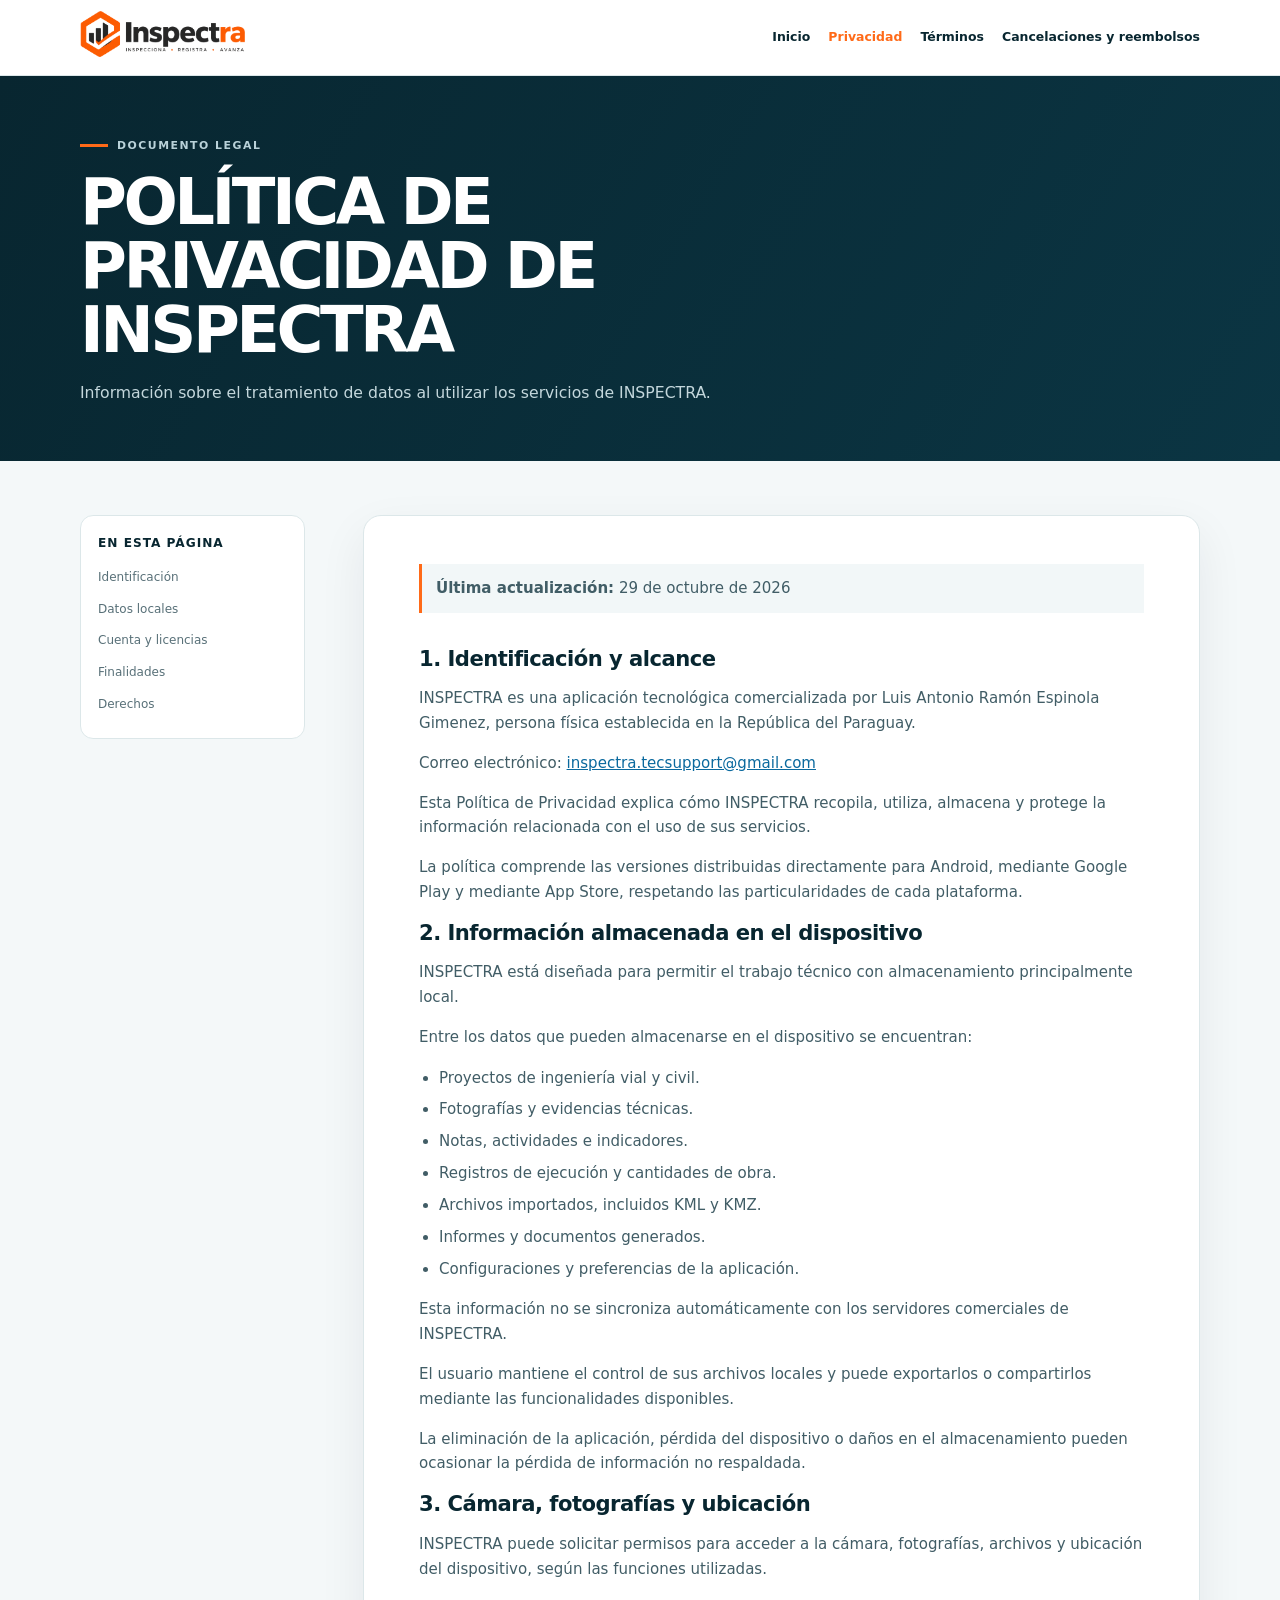
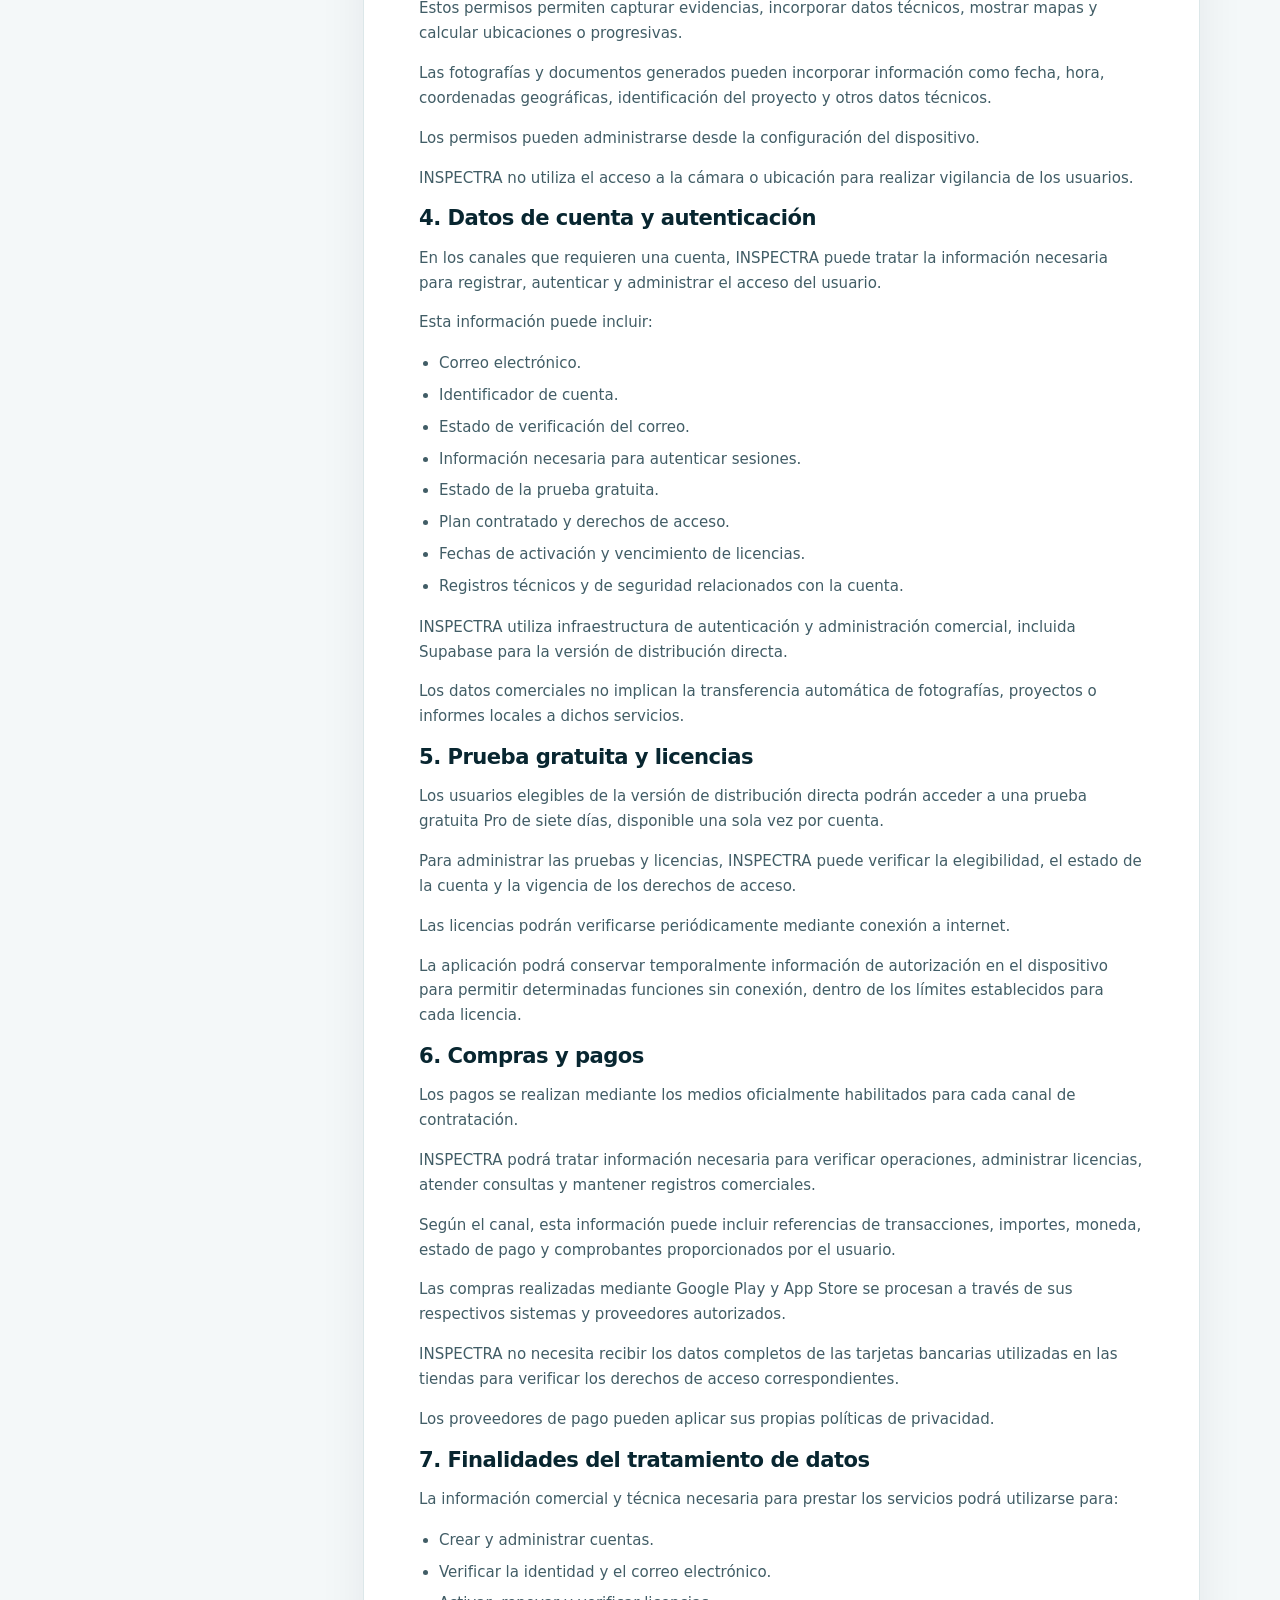
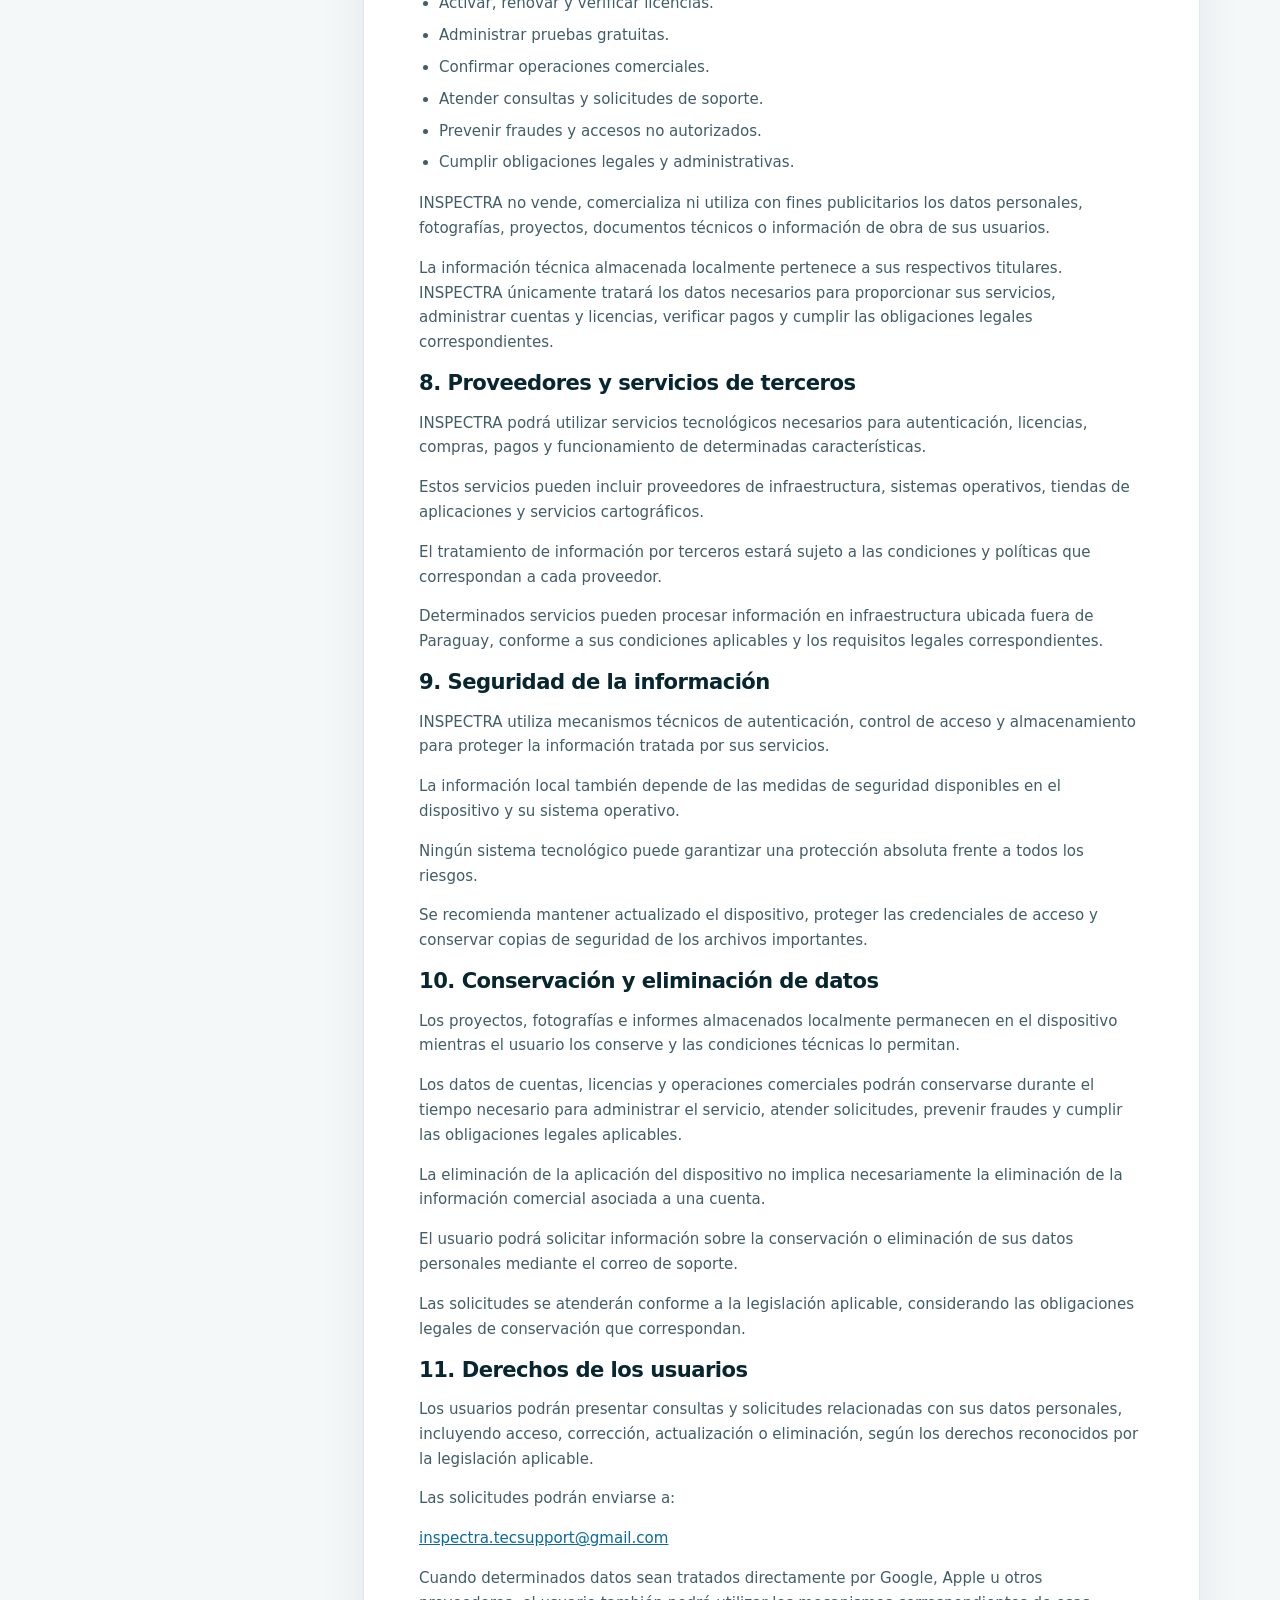
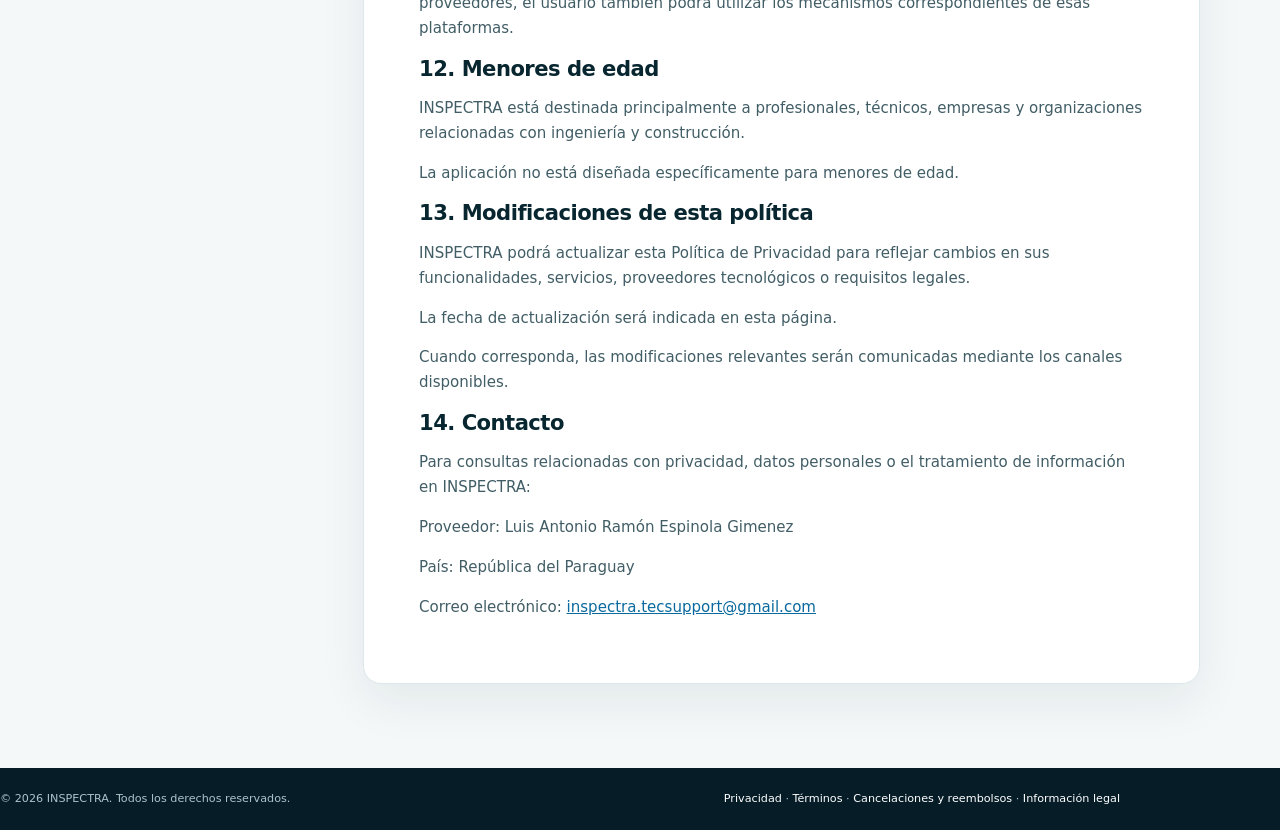
==== site/privacidad.html @ 12c2682b "Publish approved INSPECTRA premium website" ====
<!doctype html>
<html lang="es">
<head>
<meta charset="utf-8">
<meta name="viewport" content="width=device-width,initial-scale=1">
<meta name="description" content="Política de privacidad de INSPECTRA.">
<meta name="theme-color" content="#082630">
<title>Política de privacidad | INSPECTRA</title>
<link rel="stylesheet" href="legal.css">
</head>
<body>
<a class="skip-link" href="#contenido">Saltar al contenido</a>
<header class="legal-header">
<div class="legal-nav">
<a class="brand" href="index.html" aria-label="INSPECTRA, inicio">
<img src="assets/inspectra-logo-horizontal.png" width="2083" height="659" alt="INSPECTRA">
</a>
<nav aria-label="Navegación legal">
<a href="index.html">Inicio</a>
<a href="privacidad.html" aria-current="page">Privacidad</a>
<a href="terminos.html">Términos</a>
<a href="reembolsos.html">Cancelaciones y reembolsos</a>
</nav>
</div>
</header>
<main id="contenido">
<section class="legal-hero">
<div class="legal-hero-inner">
<p class="eyebrow">
<span>
</span> Documento legal</p>
<h1>POLÍTICA DE PRIVACIDAD DE INSPECTRA</h1>
<p>Información sobre el tratamiento de datos al utilizar los servicios de INSPECTRA.</p>
</div>
</section>
<div class="legal-layout">
<aside class="legal-toc" aria-label="Índice">
<strong>En esta página</strong>
<a href="#identificacion">Identificación</a>
<a href="#datos-locales">Datos locales</a>
<a href="#cuenta">Cuenta y licencias</a>
<a href="#finalidades">Finalidades</a>
<a href="#derechos">Derechos</a>
</aside>
<article class="legal-article">
<p class="document-meta"><strong>Última actualización:</strong> 29 de octubre de 2026</p>
<section id="identificacion"><h2>1. Identificación y alcance</h2><p>INSPECTRA es una aplicación tecnológica comercializada por Luis Antonio Ramón Espinola Gimenez, persona física establecida en la República del Paraguay.</p><p>Correo electrónico: <a href="mailto:inspectra.tecsupport@gmail.com">inspectra.tecsupport@gmail.com</a></p><p>Esta Política de Privacidad explica cómo INSPECTRA recopila, utiliza, almacena y protege la información relacionada con el uso de sus servicios.</p><p>La política comprende las versiones distribuidas directamente para Android, mediante Google Play y mediante App Store, respetando las particularidades de cada plataforma.</p></section>
<section id="datos-locales"><h2>2. Información almacenada en el dispositivo</h2><p>INSPECTRA está diseñada para permitir el trabajo técnico con almacenamiento principalmente local.</p><p>Entre los datos que pueden almacenarse en el dispositivo se encuentran:</p><ul><li>Proyectos de ingeniería vial y civil.</li><li>Fotografías y evidencias técnicas.</li><li>Notas, actividades e indicadores.</li><li>Registros de ejecución y cantidades de obra.</li><li>Archivos importados, incluidos KML y KMZ.</li><li>Informes y documentos generados.</li><li>Configuraciones y preferencias de la aplicación.</li></ul><p>Esta información no se sincroniza automáticamente con los servidores comerciales de INSPECTRA.</p><p>El usuario mantiene el control de sus archivos locales y puede exportarlos o compartirlos mediante las funcionalidades disponibles.</p><p>La eliminación de la aplicación, pérdida del dispositivo o daños en el almacenamiento pueden ocasionar la pérdida de información no respaldada.</p></section>
<section><h2>3. Cámara, fotografías y ubicación</h2><p>INSPECTRA puede solicitar permisos para acceder a la cámara, fotografías, archivos y ubicación del dispositivo, según las funciones utilizadas.</p><p>Estos permisos permiten capturar evidencias, incorporar datos técnicos, mostrar mapas y calcular ubicaciones o progresivas.</p><p>Las fotografías y documentos generados pueden incorporar información como fecha, hora, coordenadas geográficas, identificación del proyecto y otros datos técnicos.</p><p>Los permisos pueden administrarse desde la configuración del dispositivo.</p><p>INSPECTRA no utiliza el acceso a la cámara o ubicación para realizar vigilancia de los usuarios.</p></section>
<section id="cuenta"><h2>4. Datos de cuenta y autenticación</h2><p>En los canales que requieren una cuenta, INSPECTRA puede tratar la información necesaria para registrar, autenticar y administrar el acceso del usuario.</p><p>Esta información puede incluir:</p><ul><li>Correo electrónico.</li><li>Identificador de cuenta.</li><li>Estado de verificación del correo.</li><li>Información necesaria para autenticar sesiones.</li><li>Estado de la prueba gratuita.</li><li>Plan contratado y derechos de acceso.</li><li>Fechas de activación y vencimiento de licencias.</li><li>Registros técnicos y de seguridad relacionados con la cuenta.</li></ul><p>INSPECTRA utiliza infraestructura de autenticación y administración comercial, incluida Supabase para la versión de distribución directa.</p><p>Los datos comerciales no implican la transferencia automática de fotografías, proyectos o informes locales a dichos servicios.</p></section>
<section><h2>5. Prueba gratuita y licencias</h2><p>Los usuarios elegibles de la versión de distribución directa podrán acceder a una prueba gratuita Pro de siete días, disponible una sola vez por cuenta.</p><p>Para administrar las pruebas y licencias, INSPECTRA puede verificar la elegibilidad, el estado de la cuenta y la vigencia de los derechos de acceso.</p><p>Las licencias podrán verificarse periódicamente mediante conexión a internet.</p><p>La aplicación podrá conservar temporalmente información de autorización en el dispositivo para permitir determinadas funciones sin conexión, dentro de los límites establecidos para cada licencia.</p></section>
<section><h2>6. Compras y pagos</h2><p>Los pagos se realizan mediante los medios oficialmente habilitados para cada canal de contratación.</p><p>INSPECTRA podrá tratar información necesaria para verificar operaciones, administrar licencias, atender consultas y mantener registros comerciales.</p><p>Según el canal, esta información puede incluir referencias de transacciones, importes, moneda, estado de pago y comprobantes proporcionados por el usuario.</p><p>Las compras realizadas mediante Google Play y App Store se procesan a través de sus respectivos sistemas y proveedores autorizados.</p><p>INSPECTRA no necesita recibir los datos completos de las tarjetas bancarias utilizadas en las tiendas para verificar los derechos de acceso correspondientes.</p><p>Los proveedores de pago pueden aplicar sus propias políticas de privacidad.</p></section>
<section id="finalidades"><h2>7. Finalidades del tratamiento de datos</h2><p>La información comercial y técnica necesaria para prestar los servicios podrá utilizarse para:</p><ul><li>Crear y administrar cuentas.</li><li>Verificar la identidad y el correo electrónico.</li><li>Activar, renovar y verificar licencias.</li><li>Administrar pruebas gratuitas.</li><li>Confirmar operaciones comerciales.</li><li>Atender consultas y solicitudes de soporte.</li><li>Prevenir fraudes y accesos no autorizados.</li><li>Cumplir obligaciones legales y administrativas.</li></ul><p>INSPECTRA no vende, comercializa ni utiliza con fines publicitarios los datos personales, fotografías, proyectos, documentos técnicos o información de obra de sus usuarios.</p><p>La información técnica almacenada localmente pertenece a sus respectivos titulares. INSPECTRA únicamente tratará los datos necesarios para proporcionar sus servicios, administrar cuentas y licencias, verificar pagos y cumplir las obligaciones legales correspondientes.</p></section>
<section><h2>8. Proveedores y servicios de terceros</h2><p>INSPECTRA podrá utilizar servicios tecnológicos necesarios para autenticación, licencias, compras, pagos y funcionamiento de determinadas características.</p><p>Estos servicios pueden incluir proveedores de infraestructura, sistemas operativos, tiendas de aplicaciones y servicios cartográficos.</p><p>El tratamiento de información por terceros estará sujeto a las condiciones y políticas que correspondan a cada proveedor.</p><p>Determinados servicios pueden procesar información en infraestructura ubicada fuera de Paraguay, conforme a sus condiciones aplicables y los requisitos legales correspondientes.</p></section>
<section><h2>9. Seguridad de la información</h2><p>INSPECTRA utiliza mecanismos técnicos de autenticación, control de acceso y almacenamiento para proteger la información tratada por sus servicios.</p><p>La información local también depende de las medidas de seguridad disponibles en el dispositivo y su sistema operativo.</p><p>Ningún sistema tecnológico puede garantizar una protección absoluta frente a todos los riesgos.</p><p>Se recomienda mantener actualizado el dispositivo, proteger las credenciales de acceso y conservar copias de seguridad de los archivos importantes.</p></section>
<section><h2>10. Conservación y eliminación de datos</h2><p>Los proyectos, fotografías e informes almacenados localmente permanecen en el dispositivo mientras el usuario los conserve y las condiciones técnicas lo permitan.</p><p>Los datos de cuentas, licencias y operaciones comerciales podrán conservarse durante el tiempo necesario para administrar el servicio, atender solicitudes, prevenir fraudes y cumplir las obligaciones legales aplicables.</p><p>La eliminación de la aplicación del dispositivo no implica necesariamente la eliminación de la información comercial asociada a una cuenta.</p><p>El usuario podrá solicitar información sobre la conservación o eliminación de sus datos personales mediante el correo de soporte.</p><p>Las solicitudes se atenderán conforme a la legislación aplicable, considerando las obligaciones legales de conservación que correspondan.</p></section>
<section id="derechos"><h2>11. Derechos de los usuarios</h2><p>Los usuarios podrán presentar consultas y solicitudes relacionadas con sus datos personales, incluyendo acceso, corrección, actualización o eliminación, según los derechos reconocidos por la legislación aplicable.</p><p>Las solicitudes podrán enviarse a:</p><p><a href="mailto:inspectra.tecsupport@gmail.com">inspectra.tecsupport@gmail.com</a></p><p>Cuando determinados datos sean tratados directamente por Google, Apple u otros proveedores, el usuario también podrá utilizar los mecanismos correspondientes de esas plataformas.</p></section>
<section><h2>12. Menores de edad</h2><p>INSPECTRA está destinada principalmente a profesionales, técnicos, empresas y organizaciones relacionadas con ingeniería y construcción.</p><p>La aplicación no está diseñada específicamente para menores de edad.</p></section>
<section><h2>13. Modificaciones de esta política</h2><p>INSPECTRA podrá actualizar esta Política de Privacidad para reflejar cambios en sus funcionalidades, servicios, proveedores tecnológicos o requisitos legales.</p><p>La fecha de actualización será indicada en esta página.</p><p>Cuando corresponda, las modificaciones relevantes serán comunicadas mediante los canales disponibles.</p></section>
<section><h2>14. Contacto</h2><p>Para consultas relacionadas con privacidad, datos personales o el tratamiento de información en INSPECTRA:</p><p>Proveedor: Luis Antonio Ramón Espinola Gimenez</p><p>País: República del Paraguay</p><p>Correo electrónico: <a href="mailto:inspectra.tecsupport@gmail.com">inspectra.tecsupport@gmail.com</a></p></section>
</article>
</div>
</main>
<footer class="legal-footer">
<div class="legal-footer-inner">
<span>© 2026 INSPECTRA. Todos los derechos reservados.</span>
<span>
<a href="privacidad.html">Privacidad</a> · <a href="terminos.html">Términos</a> · <a href="reembolsos.html">Cancelaciones y reembolsos</a> · <a href="informacion-legal.html">Información legal</a>
</span>
</div>
</footer>
</body>
</html>
---- site/legal.css ----
:root{--ink:#082630;--muted:#5e727a;--orange:#ff6a18;--paper:#fff;--mist:#f4f8f9;--line:#d9e4e7;--night:#061d28}*{box-sizing:border-box}html{scroll-behavior:smooth}body{margin:0;background:var(--mist);color:var(--ink);font:400 16px/1.65 Inter,ui-sans-serif,system-ui,-apple-system,BlinkMacSystemFont,"Segoe UI",sans-serif}.skip-link{position:fixed;z-index:10;top:-50px;left:16px;padding:9px 13px;border-radius:8px;background:var(--orange);color:#fff;text-decoration:none}.skip-link:focus{top:16px}a{color:#0a699e}a:focus-visible{outline:3px solid #43a7e6;outline-offset:3px}.legal-header{background:#fff;border-bottom:1px solid #dce7e9}.legal-nav{width:min(1120px,calc(100% - 40px));min-height:75px;margin:auto;display:flex;align-items:center;gap:28px}.brand img{display:block;width:165px;height:auto}.legal-nav nav{display:flex;flex-wrap:wrap;gap:18px;margin-left:auto}.legal-nav nav a{color:var(--ink);font-size:.78rem;font-weight:750;text-decoration:none}.legal-nav nav a[aria-current="page"]{color:var(--orange)}.legal-hero{background:linear-gradient(120deg,#082630,#0b3543);color:#fff}.legal-hero-inner{width:min(1120px,calc(100% - 40px));margin:auto;padding:61px 0 55px}.eyebrow{display:flex;align-items:center;gap:9px;margin:0 0 15px;color:#b9d2d9;font-size:.68rem;font-weight:850;letter-spacing:.14em;text-transform:uppercase}.eyebrow span{width:28px;height:3px;background:var(--orange)}h1{max-width:750px;margin:0;font-size:clamp(2.45rem,5vw,4.8rem);letter-spacing:-.055em;line-height:1}.legal-hero p:last-child{max-width:680px;margin:18px 0 0;color:#c4d7dc;font-size:.98rem}.legal-layout{width:min(1120px,calc(100% - 40px));display:grid;grid-template-columns:225px minmax(0,1fr);gap:58px;margin:0 auto;padding:54px 0 84px}.legal-toc{position:sticky;top:24px;align-self:start;padding:17px;border:1px solid #dce7e9;border-radius:13px;background:#fff}.legal-toc strong{display:block;margin:0 0 9px;font-size:.76rem;letter-spacing:.08em;text-transform:uppercase}.legal-toc a{display:block;padding:6px 0;color:#587078;font-size:.75rem;text-decoration:none}.legal-toc a:hover{color:var(--orange)}.legal-article{padding:48px 55px;border:1px solid #dce7e9;border-radius:18px;background:#fff;box-shadow:0 18px 48px rgba(5,31,42,.07)}.document-meta{margin:0 0 33px;padding:12px 14px;border-left:3px solid var(--orange);background:#f2f7f8;color:#526b74;font-size:.8rem}.legal-article section{scroll-margin-top:30px}.legal-article h2{margin:42px 0 12px;font-size:1.32rem;letter-spacing:-.025em;line-height:1.2}.legal-article h2:first-of-type{margin-top:0}.legal-article h3{margin:21px 0 5px;font-size:1rem}.legal-article p,.legal-article li{color:#415d66;font-size:.94rem}.legal-article ul{padding-left:20px}.legal-article li+li{margin-top:7px}.legal-note{padding:15px 17px;border-radius:11px;background:#f2f7f8;color:#45616a;font-size:.86rem}.legal-note strong{color:var(--ink)}.legal-footer{background:var(--night);color:#c4d5da}.legal-footer-inner{width:min(1120px,calc(100% - 40px));display:flex;justify-content:space-between;gap:20px;padding:22px 0;color:#aec3ca;font-size:.7rem}.legal-footer a{color:#fff;text-decoration:none}.legal-footer a:hover{text-decoration:underline}@media(max-width:760px){.legal-nav{min-height:69px;gap:18px}.brand img{width:145px}.legal-nav nav{gap:11px}.legal-nav nav a{font-size:.7rem}.legal-hero-inner{padding:45px 0}.legal-layout{grid-template-columns:1fr;gap:17px;padding:28px 0 54px}.legal-toc{position:static;display:none}.legal-article{padding:30px 22px;border-radius:14px}.legal-article h2{margin-top:33px}.legal-footer-inner{flex-direction:column}.legal-article p,.legal-article li{font-size:.9rem}}@media(prefers-reduced-motion:reduce){html{scroll-behavior:auto}}
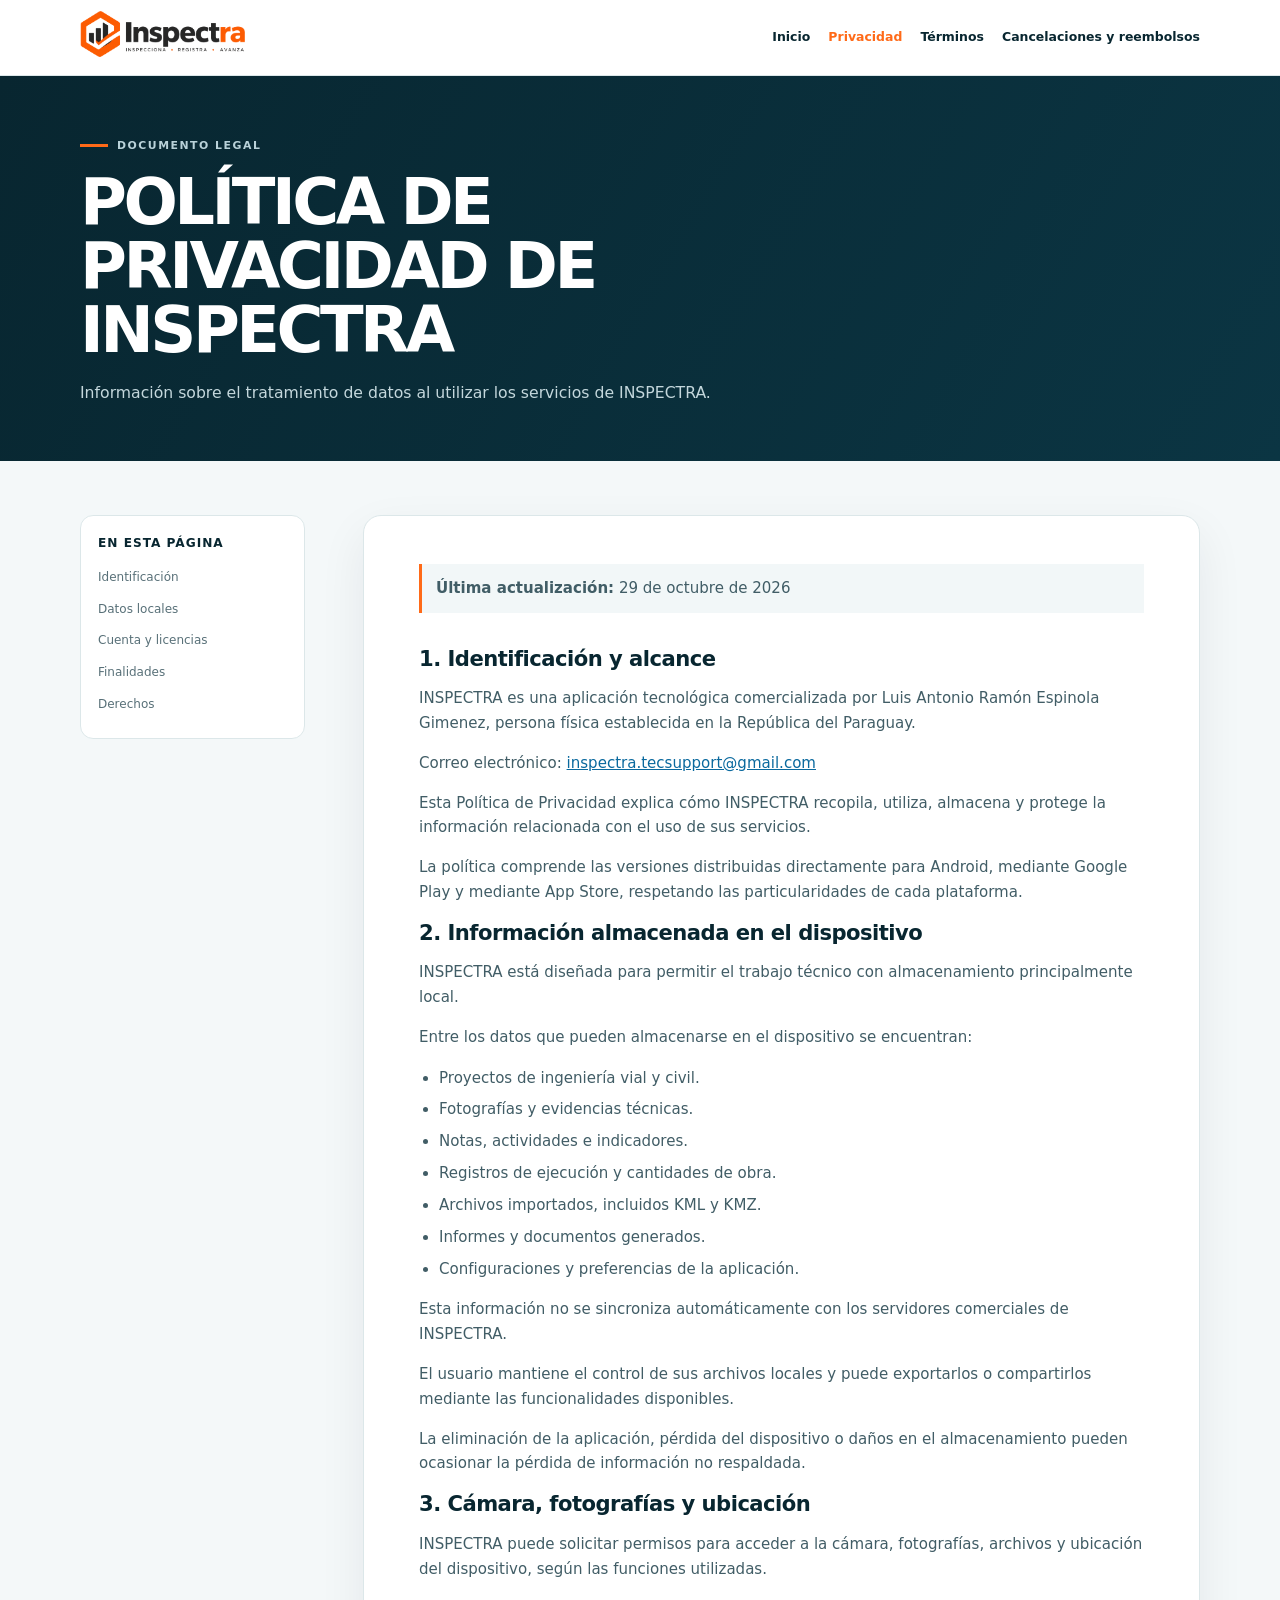
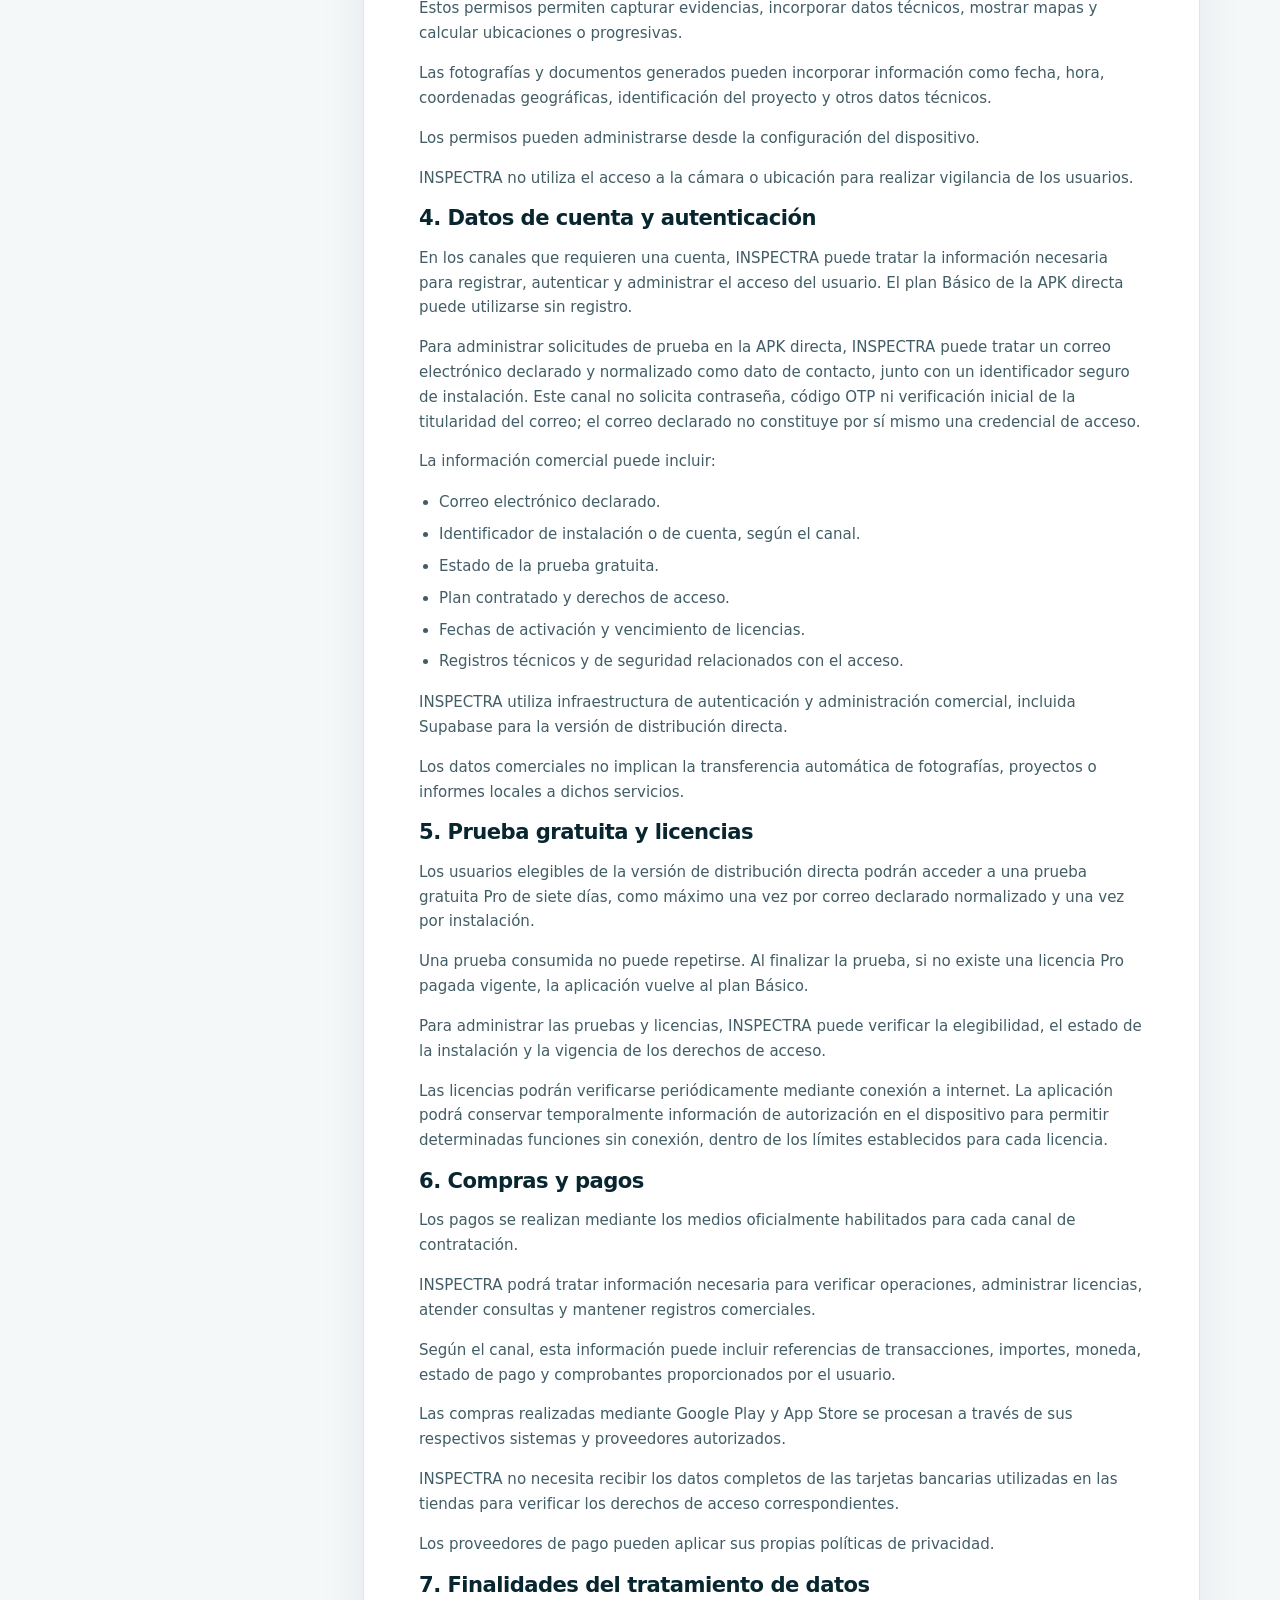
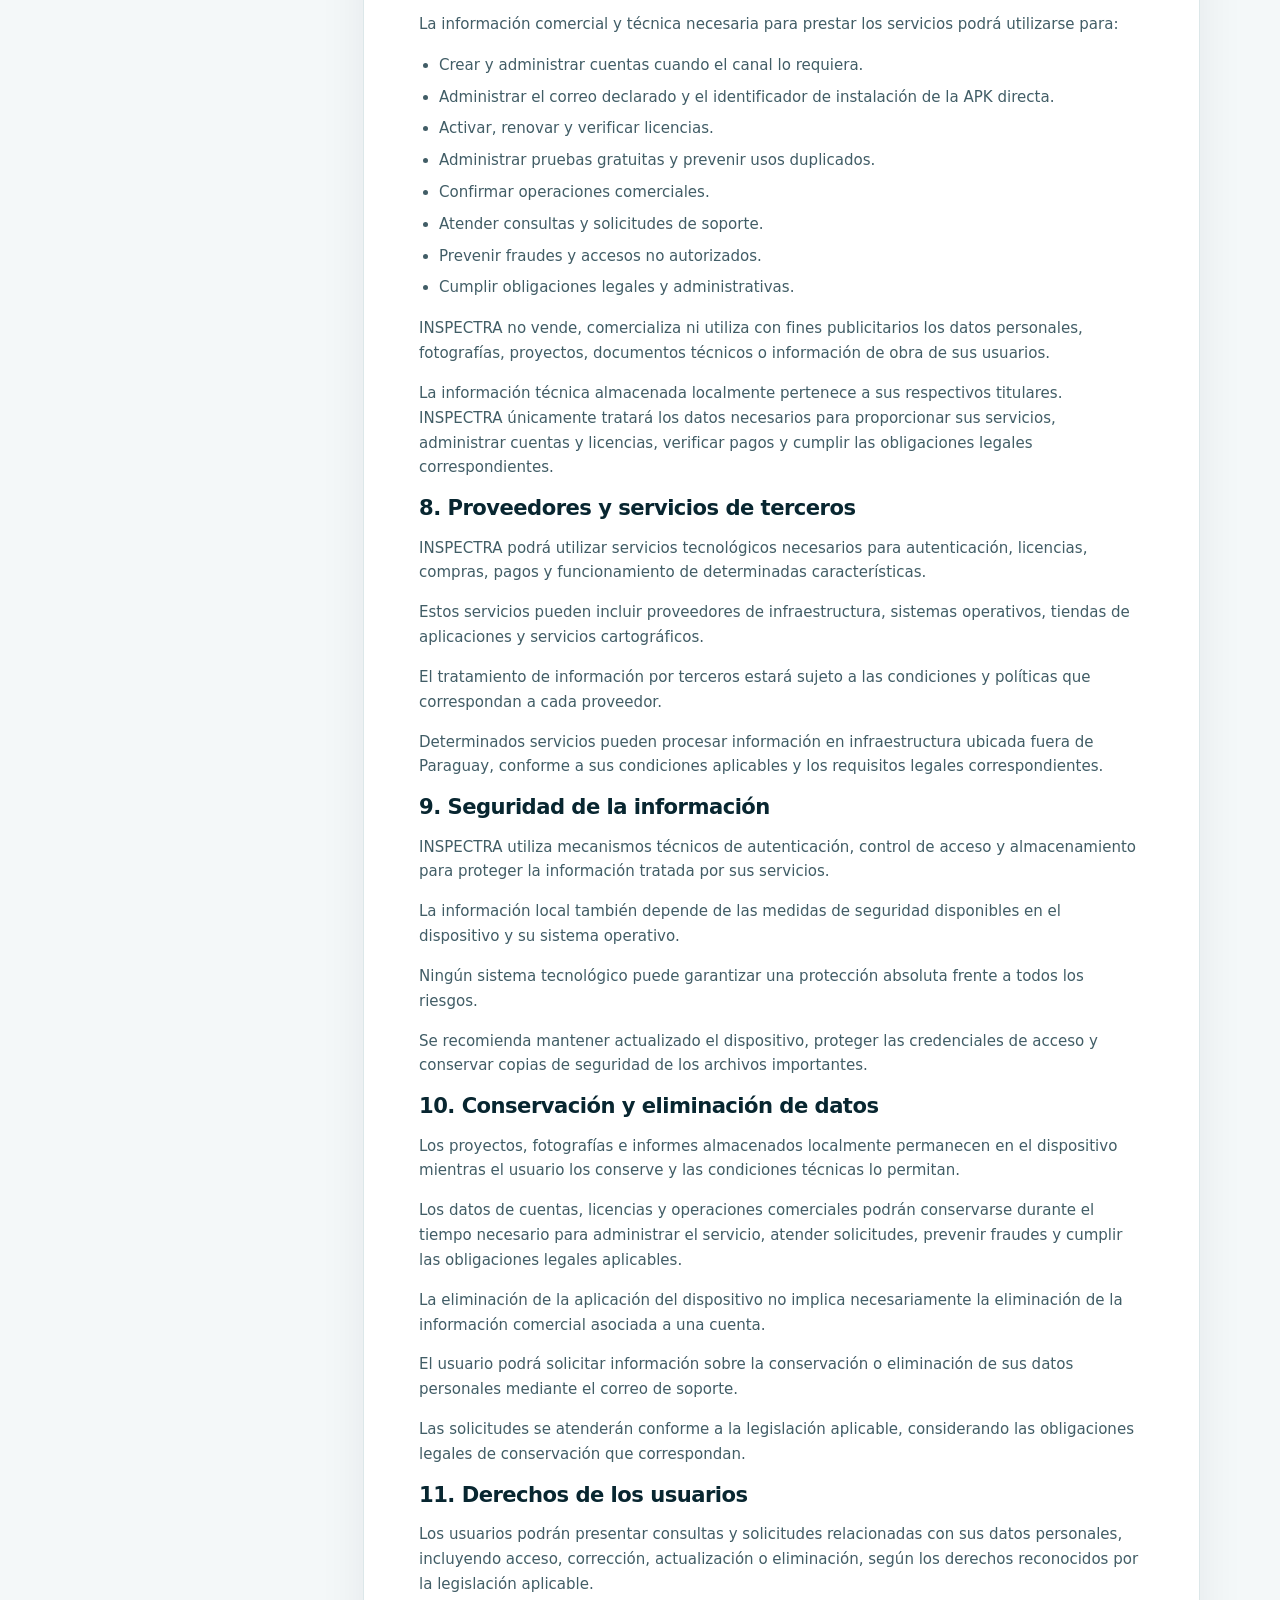
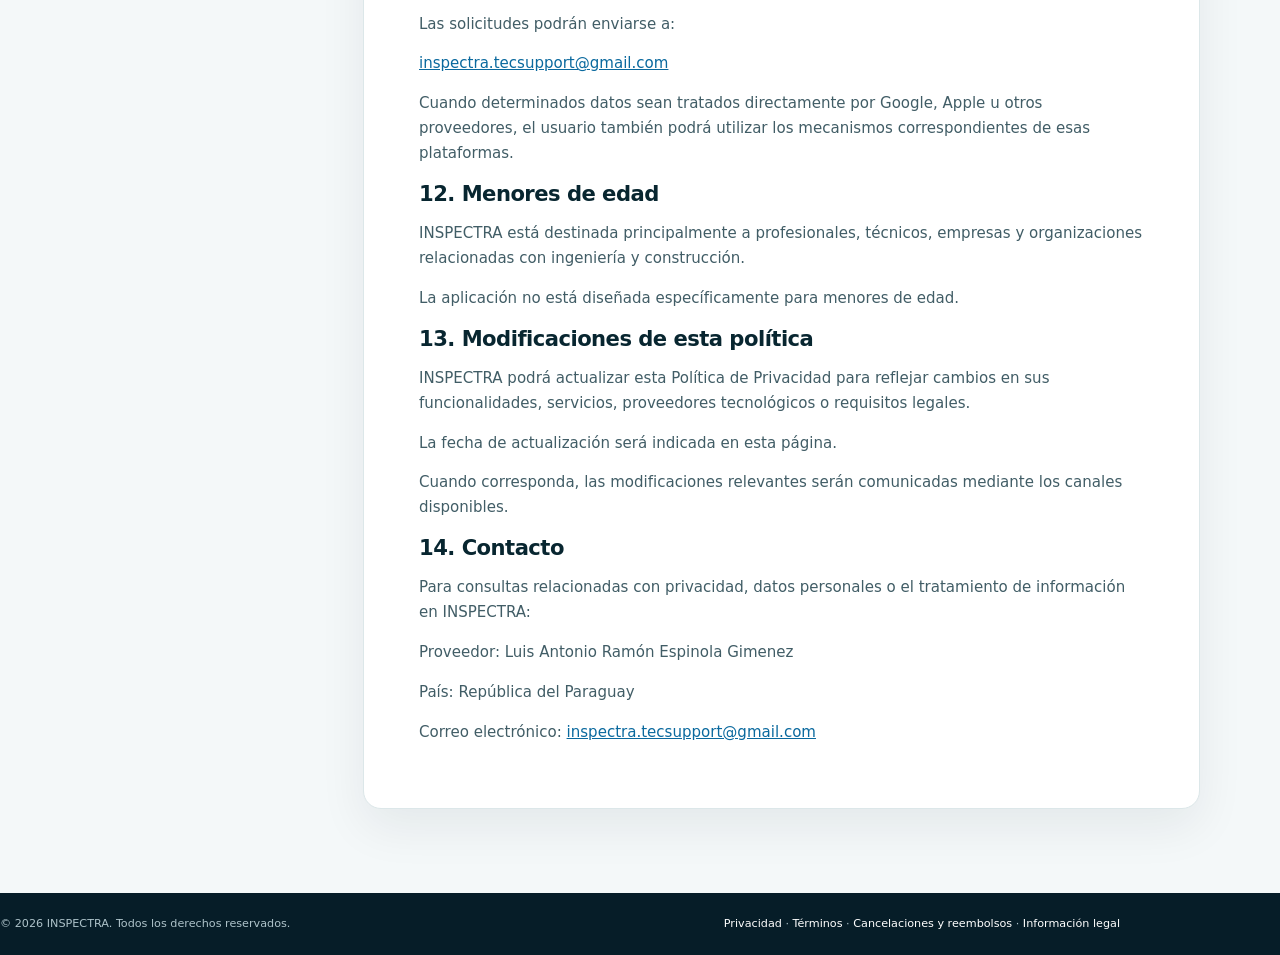
==== commit af2245d9: "Prepare public site for dLocal Go review" ====
--- a/site/privacidad.html
+++ b/site/privacidad.html
@@ -47,10 +47,10 @@
 <section id="identificacion"><h2>1. Identificación y alcance</h2><p>INSPECTRA es una aplicación tecnológica comercializada por Luis Antonio Ramón Espinola Gimenez, persona física establecida en la República del Paraguay.</p><p>Correo electrónico: <a href="mailto:inspectra.tecsupport@gmail.com">inspectra.tecsupport@gmail.com</a></p><p>Esta Política de Privacidad explica cómo INSPECTRA recopila, utiliza, almacena y protege la información relacionada con el uso de sus servicios.</p><p>La política comprende las versiones distribuidas directamente para Android, mediante Google Play y mediante App Store, respetando las particularidades de cada plataforma.</p></section>
 <section id="datos-locales"><h2>2. Información almacenada en el dispositivo</h2><p>INSPECTRA está diseñada para permitir el trabajo técnico con almacenamiento principalmente local.</p><p>Entre los datos que pueden almacenarse en el dispositivo se encuentran:</p><ul><li>Proyectos de ingeniería vial y civil.</li><li>Fotografías y evidencias técnicas.</li><li>Notas, actividades e indicadores.</li><li>Registros de ejecución y cantidades de obra.</li><li>Archivos importados, incluidos KML y KMZ.</li><li>Informes y documentos generados.</li><li>Configuraciones y preferencias de la aplicación.</li></ul><p>Esta información no se sincroniza automáticamente con los servidores comerciales de INSPECTRA.</p><p>El usuario mantiene el control de sus archivos locales y puede exportarlos o compartirlos mediante las funcionalidades disponibles.</p><p>La eliminación de la aplicación, pérdida del dispositivo o daños en el almacenamiento pueden ocasionar la pérdida de información no respaldada.</p></section>
 <section><h2>3. Cámara, fotografías y ubicación</h2><p>INSPECTRA puede solicitar permisos para acceder a la cámara, fotografías, archivos y ubicación del dispositivo, según las funciones utilizadas.</p><p>Estos permisos permiten capturar evidencias, incorporar datos técnicos, mostrar mapas y calcular ubicaciones o progresivas.</p><p>Las fotografías y documentos generados pueden incorporar información como fecha, hora, coordenadas geográficas, identificación del proyecto y otros datos técnicos.</p><p>Los permisos pueden administrarse desde la configuración del dispositivo.</p><p>INSPECTRA no utiliza el acceso a la cámara o ubicación para realizar vigilancia de los usuarios.</p></section>
-<section id="cuenta"><h2>4. Datos de cuenta y autenticación</h2><p>En los canales que requieren una cuenta, INSPECTRA puede tratar la información necesaria para registrar, autenticar y administrar el acceso del usuario.</p><p>Esta información puede incluir:</p><ul><li>Correo electrónico.</li><li>Identificador de cuenta.</li><li>Estado de verificación del correo.</li><li>Información necesaria para autenticar sesiones.</li><li>Estado de la prueba gratuita.</li><li>Plan contratado y derechos de acceso.</li><li>Fechas de activación y vencimiento de licencias.</li><li>Registros técnicos y de seguridad relacionados con la cuenta.</li></ul><p>INSPECTRA utiliza infraestructura de autenticación y administración comercial, incluida Supabase para la versión de distribución directa.</p><p>Los datos comerciales no implican la transferencia automática de fotografías, proyectos o informes locales a dichos servicios.</p></section>
-<section><h2>5. Prueba gratuita y licencias</h2><p>Los usuarios elegibles de la versión de distribución directa podrán acceder a una prueba gratuita Pro de siete días, disponible una sola vez por cuenta.</p><p>Para administrar las pruebas y licencias, INSPECTRA puede verificar la elegibilidad, el estado de la cuenta y la vigencia de los derechos de acceso.</p><p>Las licencias podrán verificarse periódicamente mediante conexión a internet.</p><p>La aplicación podrá conservar temporalmente información de autorización en el dispositivo para permitir determinadas funciones sin conexión, dentro de los límites establecidos para cada licencia.</p></section>
+<section id="cuenta"><h2>4. Datos de cuenta y autenticación</h2><p>En los canales que requieren una cuenta, INSPECTRA puede tratar la información necesaria para registrar, autenticar y administrar el acceso del usuario. El plan Básico de la APK directa puede utilizarse sin registro.</p><p>Para administrar solicitudes de prueba en la APK directa, INSPECTRA puede tratar un correo electrónico declarado y normalizado como dato de contacto, junto con un identificador seguro de instalación. Este canal no solicita contraseña, código OTP ni verificación inicial de la titularidad del correo; el correo declarado no constituye por sí mismo una credencial de acceso.</p><p>La información comercial puede incluir:</p><ul><li>Correo electrónico declarado.</li><li>Identificador de instalación o de cuenta, según el canal.</li><li>Estado de la prueba gratuita.</li><li>Plan contratado y derechos de acceso.</li><li>Fechas de activación y vencimiento de licencias.</li><li>Registros técnicos y de seguridad relacionados con el acceso.</li></ul><p>INSPECTRA utiliza infraestructura de autenticación y administración comercial, incluida Supabase para la versión de distribución directa.</p><p>Los datos comerciales no implican la transferencia automática de fotografías, proyectos o informes locales a dichos servicios.</p></section>
+<section><h2>5. Prueba gratuita y licencias</h2><p>Los usuarios elegibles de la versión de distribución directa podrán acceder a una prueba gratuita Pro de siete días, como máximo una vez por correo declarado normalizado y una vez por instalación.</p><p>Una prueba consumida no puede repetirse. Al finalizar la prueba, si no existe una licencia Pro pagada vigente, la aplicación vuelve al plan Básico.</p><p>Para administrar las pruebas y licencias, INSPECTRA puede verificar la elegibilidad, el estado de la instalación y la vigencia de los derechos de acceso.</p><p>Las licencias podrán verificarse periódicamente mediante conexión a internet. La aplicación podrá conservar temporalmente información de autorización en el dispositivo para permitir determinadas funciones sin conexión, dentro de los límites establecidos para cada licencia.</p></section>
 <section><h2>6. Compras y pagos</h2><p>Los pagos se realizan mediante los medios oficialmente habilitados para cada canal de contratación.</p><p>INSPECTRA podrá tratar información necesaria para verificar operaciones, administrar licencias, atender consultas y mantener registros comerciales.</p><p>Según el canal, esta información puede incluir referencias de transacciones, importes, moneda, estado de pago y comprobantes proporcionados por el usuario.</p><p>Las compras realizadas mediante Google Play y App Store se procesan a través de sus respectivos sistemas y proveedores autorizados.</p><p>INSPECTRA no necesita recibir los datos completos de las tarjetas bancarias utilizadas en las tiendas para verificar los derechos de acceso correspondientes.</p><p>Los proveedores de pago pueden aplicar sus propias políticas de privacidad.</p></section>
-<section id="finalidades"><h2>7. Finalidades del tratamiento de datos</h2><p>La información comercial y técnica necesaria para prestar los servicios podrá utilizarse para:</p><ul><li>Crear y administrar cuentas.</li><li>Verificar la identidad y el correo electrónico.</li><li>Activar, renovar y verificar licencias.</li><li>Administrar pruebas gratuitas.</li><li>Confirmar operaciones comerciales.</li><li>Atender consultas y solicitudes de soporte.</li><li>Prevenir fraudes y accesos no autorizados.</li><li>Cumplir obligaciones legales y administrativas.</li></ul><p>INSPECTRA no vende, comercializa ni utiliza con fines publicitarios los datos personales, fotografías, proyectos, documentos técnicos o información de obra de sus usuarios.</p><p>La información técnica almacenada localmente pertenece a sus respectivos titulares. INSPECTRA únicamente tratará los datos necesarios para proporcionar sus servicios, administrar cuentas y licencias, verificar pagos y cumplir las obligaciones legales correspondientes.</p></section>
+<section id="finalidades"><h2>7. Finalidades del tratamiento de datos</h2><p>La información comercial y técnica necesaria para prestar los servicios podrá utilizarse para:</p><ul><li>Crear y administrar cuentas cuando el canal lo requiera.</li><li>Administrar el correo declarado y el identificador de instalación de la APK directa.</li><li>Activar, renovar y verificar licencias.</li><li>Administrar pruebas gratuitas y prevenir usos duplicados.</li><li>Confirmar operaciones comerciales.</li><li>Atender consultas y solicitudes de soporte.</li><li>Prevenir fraudes y accesos no autorizados.</li><li>Cumplir obligaciones legales y administrativas.</li></ul><p>INSPECTRA no vende, comercializa ni utiliza con fines publicitarios los datos personales, fotografías, proyectos, documentos técnicos o información de obra de sus usuarios.</p><p>La información técnica almacenada localmente pertenece a sus respectivos titulares. INSPECTRA únicamente tratará los datos necesarios para proporcionar sus servicios, administrar cuentas y licencias, verificar pagos y cumplir las obligaciones legales correspondientes.</p></section>
 <section><h2>8. Proveedores y servicios de terceros</h2><p>INSPECTRA podrá utilizar servicios tecnológicos necesarios para autenticación, licencias, compras, pagos y funcionamiento de determinadas características.</p><p>Estos servicios pueden incluir proveedores de infraestructura, sistemas operativos, tiendas de aplicaciones y servicios cartográficos.</p><p>El tratamiento de información por terceros estará sujeto a las condiciones y políticas que correspondan a cada proveedor.</p><p>Determinados servicios pueden procesar información en infraestructura ubicada fuera de Paraguay, conforme a sus condiciones aplicables y los requisitos legales correspondientes.</p></section>
 <section><h2>9. Seguridad de la información</h2><p>INSPECTRA utiliza mecanismos técnicos de autenticación, control de acceso y almacenamiento para proteger la información tratada por sus servicios.</p><p>La información local también depende de las medidas de seguridad disponibles en el dispositivo y su sistema operativo.</p><p>Ningún sistema tecnológico puede garantizar una protección absoluta frente a todos los riesgos.</p><p>Se recomienda mantener actualizado el dispositivo, proteger las credenciales de acceso y conservar copias de seguridad de los archivos importantes.</p></section>
 <section><h2>10. Conservación y eliminación de datos</h2><p>Los proyectos, fotografías e informes almacenados localmente permanecen en el dispositivo mientras el usuario los conserve y las condiciones técnicas lo permitan.</p><p>Los datos de cuentas, licencias y operaciones comerciales podrán conservarse durante el tiempo necesario para administrar el servicio, atender solicitudes, prevenir fraudes y cumplir las obligaciones legales aplicables.</p><p>La eliminación de la aplicación del dispositivo no implica necesariamente la eliminación de la información comercial asociada a una cuenta.</p><p>El usuario podrá solicitar información sobre la conservación o eliminación de sus datos personales mediante el correo de soporte.</p><p>Las solicitudes se atenderán conforme a la legislación aplicable, considerando las obligaciones legales de conservación que correspondan.</p></section>
